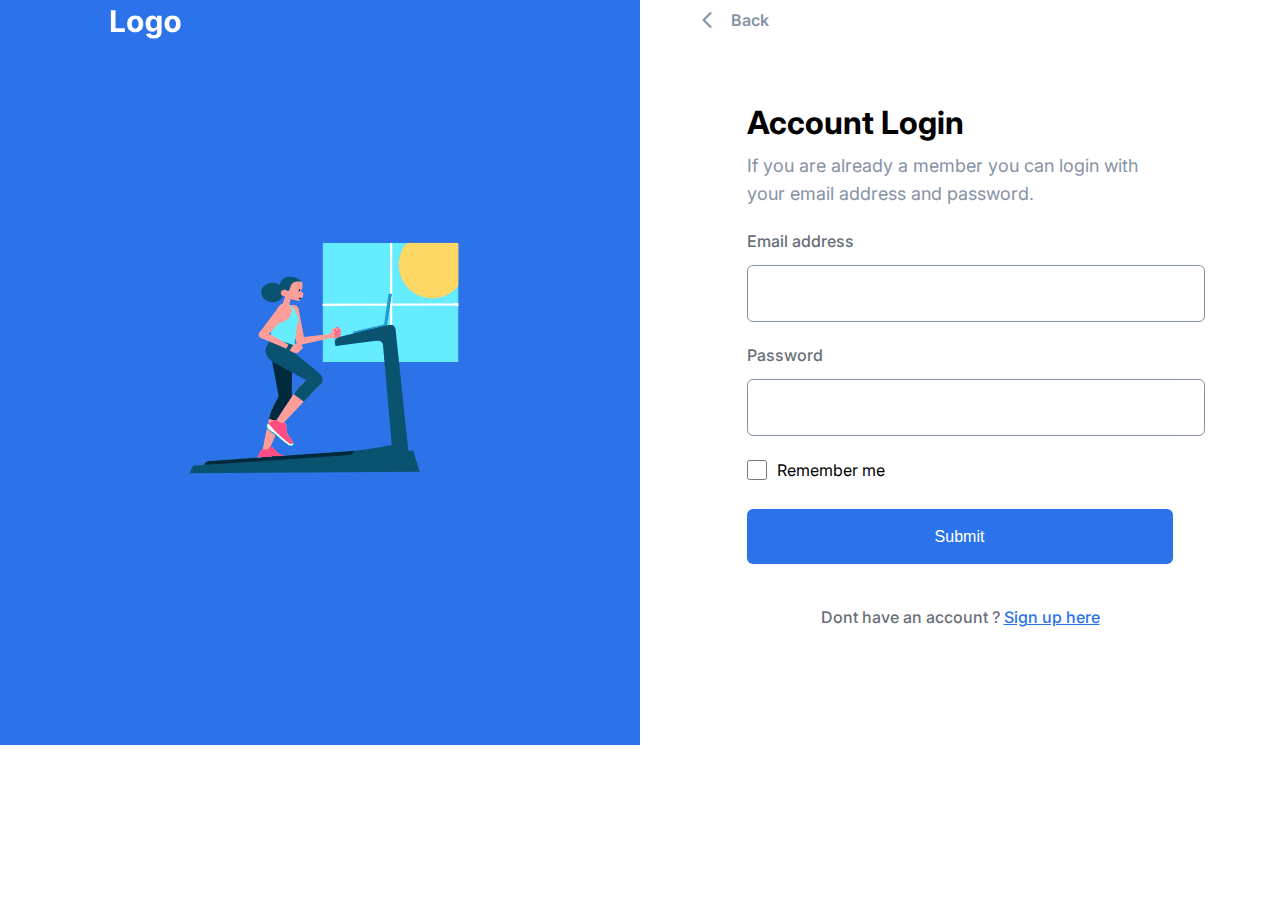
==== DAILY-UI/DAY-1/index.html @ e7b54791 "day 1 ui completed" ====
<!DOCTYPE html>
<html lang="en">

<head>
    <meta charset="UTF-8">
    <meta http-equiv="X-UA-Compatible" content="IE=edge">
    <meta name="viewport" content="width=device-width, initial-scale=1.0">
    <title>Day 1</title>
    <link rel="preconnect" href="https://fonts.googleapis.com">
    <link rel="preconnect" href="https://fonts.gstatic.com" crossorigin>
    <link href="https://fonts.googleapis.com/css2?family=Inter:wght@400;500;600;700&display=swap" rel="stylesheet">
    <link rel="stylesheet" href="../ui-resets.css">
    <link rel="stylesheet" href="./style.css">
</head>

<body>
    <!-- LOGIN SECTION START -->
    <header class="headerSection">
        <div class="logo-section">
            <img src="../image/Day-1/Logo.svg" alt="Logo" class="logo-section__image">
        </div>
    </header>

    <section class="loginSection">
        <div class="login-container d-flex">
            <div class="leftSide-section">
                <div class="center-gif-image">
                    <img src="../image/Day-1/running-girl.gif" alt="running-girl">
                </div>
            </div>
            <div class="rightSide-section">
                <div class="back-btn">
                    <img src="../image/Day-1/arrow_back_ios_24px.svg" alt="arrow">
                    <span>Back</span>
                </div>
                <div class="center-form-div d-grid-center">
                    <div class="min-container">
                        <div class="form-heading">
                            <h1 class="form-heading-h1">Account Login</h1>
                            <p class="account-des">If you are already a member you can login with your email address and password.</p>
                        </div>
                        <form class="form-section">
                            <div class="form-group">
                                <label for="emailInput" class="form-group-label">Email address</label>
                                <input type="text" class="input-class" id="emailInput">
                            </div>
                            <div class="form-group">
                                <label for="passwordInput" class="form-group-label">Password</label>
                                <input type="text" class="input-class" id="passwordInput">
                            </div>
                            <div class="form-group">
                                <label for="rememberMeID" class="checkbox-label">
                                    <input type="checkbox" name="rememberMe" id="rememberMeID" class="input-checkbox-class">
                                    <span>Remember me</span>
                                </label>
                            </div>
                            <div class="form-group">
                                <button class="registerBtn" type="submit">Submit</button>
                            </div>
                            <div class="form-group signup-form-wrapper">
                                <span class="signup-text">Dont have an account ? <a href="#">Sign up here </a></span>
                            </div>
                        </form>
                    </div>
                </div>
            </div>
        </div>
    </section>
    <!-- LOGIN SECTION END -->

</body>

</html>
---- DAILY-UI/ui-resets.css ----
* {
    margin: 0;
    padding: 0;
}

.container {
    max-width: 1366px;
    margin: 0 auto;
}
---- DAILY-UI/DAY-1/style.css ----
/* COMMON CSS FOR FONTS AND ALL */
body {
  font-family: "Inter", sans-serif;
}
/* COMMON CSS FOR FONTS AND ALL */
/* COMMON CLASS */
.d-flex {
  display: flex;
}
.d-grid-center {
  display: grid;
  place-items: center;
}
.min-container {
  max-width: 427px;
  margin: 0 auto;
}
/* COMMON CLASS */
/*  DAY 1 UI CHALLENGE START HERE */
.leftSide-section {
  background-color: #2c73eb;
  width: 50%;
  min-height: 745px;
}
.logo-section {
  position: absolute;
  left: 110px;
  top: 10px;
}
.rightSide-section {
  width: 50%;
  min-height: 745px;
}
.rightSide-section .back-btn {
  margin-left: 57px;
  margin-top: 10px;
  display: flex;
  align-items: center;
  gap: 14.14px;
  cursor: pointer;
}
.rightSide-section .back-btn span {
  font-weight: 600;
  font-size: 16px;
  line-height: 19px;
  color: #8692a6;
}
.center-form-div {
  width: 100%;
  height: 90%;
}
.input-class {
  width: 426px;
  height: 55px;
  border: 1px solid #8692a6;
  border-radius: 6px;
  font-weight: 500;
  font-size: 16px;
  line-height: 19px;
  padding: 0 15px;
  display: flex;
  align-items: center;
  color: #494949;
  margin-top: 14px;
  margin-bottom: 24px;
}
.input-class:focus,
.input-class:active,
.input-class:focus-visible,
.registerBtn:active {
  border: 2px solid #1565d8;
  box-shadow: 0px 4px 10px 3px rgba(0, 0, 0, 0.11);
  outline: 0;
}
.form-group-label {
  font-weight: 500;
  font-size: 16px;
  line-height: 19px;
  display: flex;
  color: #696f79;
}
.form-section {
  margin-top: 24px;
}
.form-heading .form-heading-h1 {
  margin-bottom: 10px;
}
.form-heading .account-des {
  font-weight: 400;
  font-size: 18px;
  line-height: 28px;
  color: #8692a6;
}
.checkbox-label {
  display: flex;
  align-items: center;
  gap: 10px;
  margin-bottom: 29px;
  cursor: pointer;
}
.input-checkbox-class {
  width: 20px;
  height: 20px;
}
.signup-form-wrapper {
  margin-top: 43px;
  text-align: center;
}
.signup-text {
  font-weight: 500;
  font-size: 16px;
  line-height: 19px;
  color: #696f79;
}
.signup-text a {
  color: #2c73eb;
}
.registerBtn {
  font-weight: 500;
  font-size: 16px;
  line-height: 19px;
  background: #2c73eb;
  border-radius: 6px;
  width: 426px;
  height: 55px;
  outline: none;
  text-align: center;
  color: #ffffff;
  border: none;
  cursor: pointer;
}
.center-gif-image {
  display: grid;
  place-items: center;
  height: 90%;
}
/*  DAY 1 UI CHALLENGE END HERE */
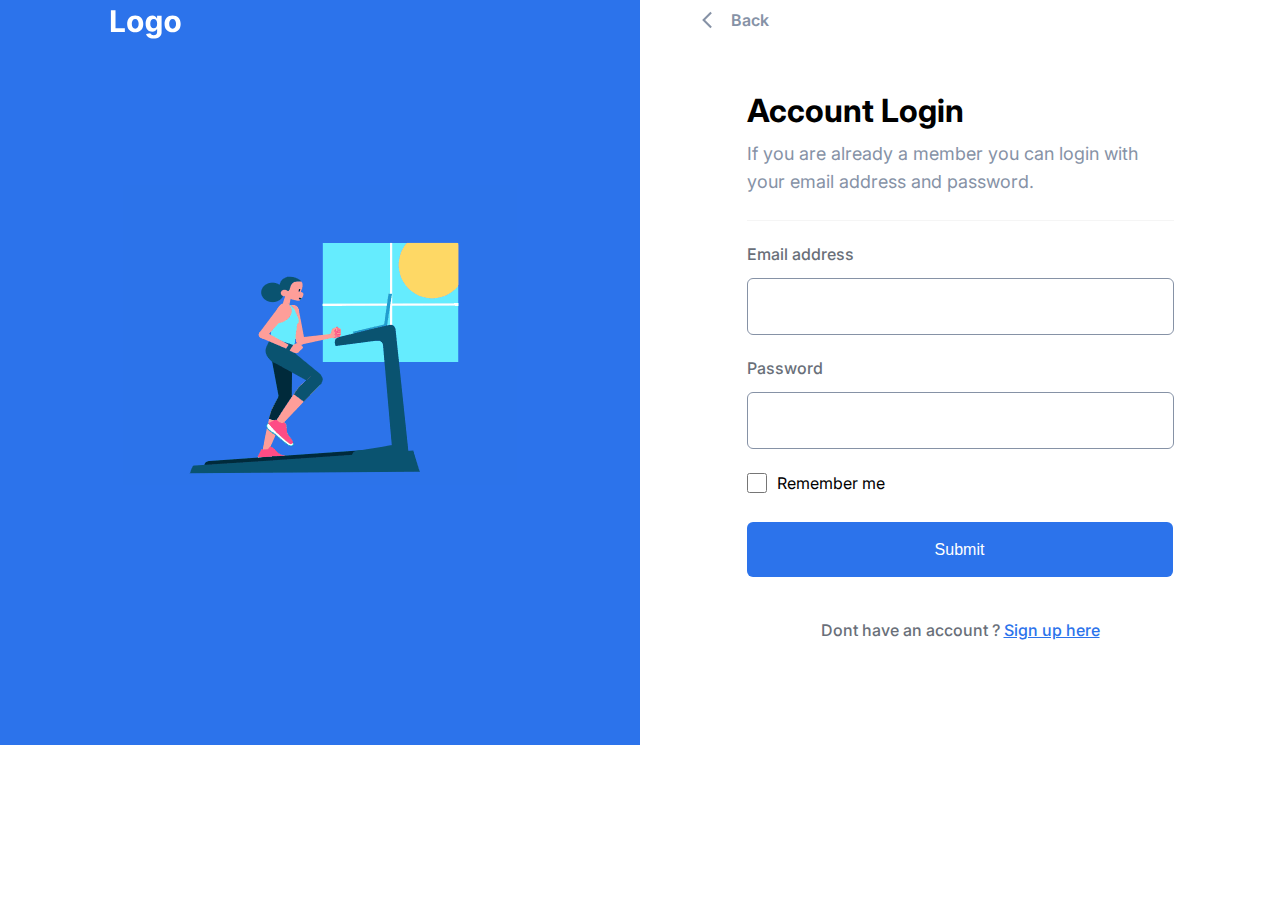
==== commit bd0bbe58: "singup page added" ====
--- a/DAILY-UI/DAY-1/index.html
+++ b/DAILY-UI/DAY-1/index.html
@@ -68,6 +68,53 @@
     </section>
     <!-- LOGIN SECTION END -->
 
+    <!-- SING UP SECTION START -->
+    <section class="loginSection dsp-none signupSection">
+        <div class="login-container d-flex">
+            <div class="leftSide-section">
+                <div class="center-gif-image">
+                    <img src="../image/Day-1/walking-girl.gif" alt="walking-girl">
+                </div>
+            </div>
+            <div class="rightSide-section">
+                <div class="back-btn">
+                    <img src="../image/Day-1/arrow_back_ios_24px.svg" alt="arrow">
+                    <span>Back</span>
+                </div>
+                <div class="center-form-div d-grid-center">
+                    <div class="min-container">
+                        <div class="form-heading">
+                            <h1 class="form-heading-h1">Account Signup</h1>
+                            <p class="account-des">Become a member and enjoy exclusive promotions.</p>
+                        </div>
+                        <form class="form-section">
+                            <div class="form-group">
+                                <label for="fullNameInput" class="form-group-label">Full Name</label>
+                                <input type="text" class="input-class" id="fullNameInput">
+                            </div>
+                            <div class="form-group">
+                                <label for="emailInput" class="form-group-label">Email address</label>
+                                <input type="text" class="input-class" id="emailInput">
+                            </div>
+                            <div class="form-group">
+                                <label for="genderInput" class="form-group-label">Gender</label>
+                                <input type="text" class="input-class" id="genderInput">
+                            </div>
+                            <div class="form-group">
+                                <label for="dateOfBirthInput" class="form-group-label">Date Of Birth</label>
+                                <input type="text" class="input-class" id="dateOfBirthInput">
+                            </div>
+                            <div class="form-group">
+                                <button class="registerBtn" type="submit">Contine</button>
+                            </div>
+                        </form>
+                    </div>
+                </div>
+            </div>
+        </div>
+    </section>
+    <!-- SING UP SECTION END -->
+
 </body>
-
+<script src="./main.js"></script>
 </html>--- a/DAILY-UI/DAY-1/style.css
+++ b/DAILY-UI/DAY-1/style.css
@@ -10,6 +10,9 @@
 .d-grid-center {
   display: grid;
   place-items: center;
+}
+.dsp-none {
+  display: none;
 }
 .min-container {
   max-width: 427px;
@@ -50,7 +53,7 @@
   height: 90%;
 }
 .input-class {
-  width: 426px;
+  width: 395px;
   height: 55px;
   border: 1px solid #8692a6;
   border-radius: 6px;
@@ -81,6 +84,8 @@
 }
 .form-section {
   margin-top: 24px;
+  border-top: 1px solid #F5F5F5;
+  padding-top: 24px;
 }
 .form-heading .form-heading-h1 {
   margin-bottom: 10px;
@@ -134,4 +139,4 @@
   place-items: center;
   height: 90%;
 }
-/*  DAY 1 UI CHALLENGE END HERE */
+/*  DAY 1 UI CHALLENGE END HERE */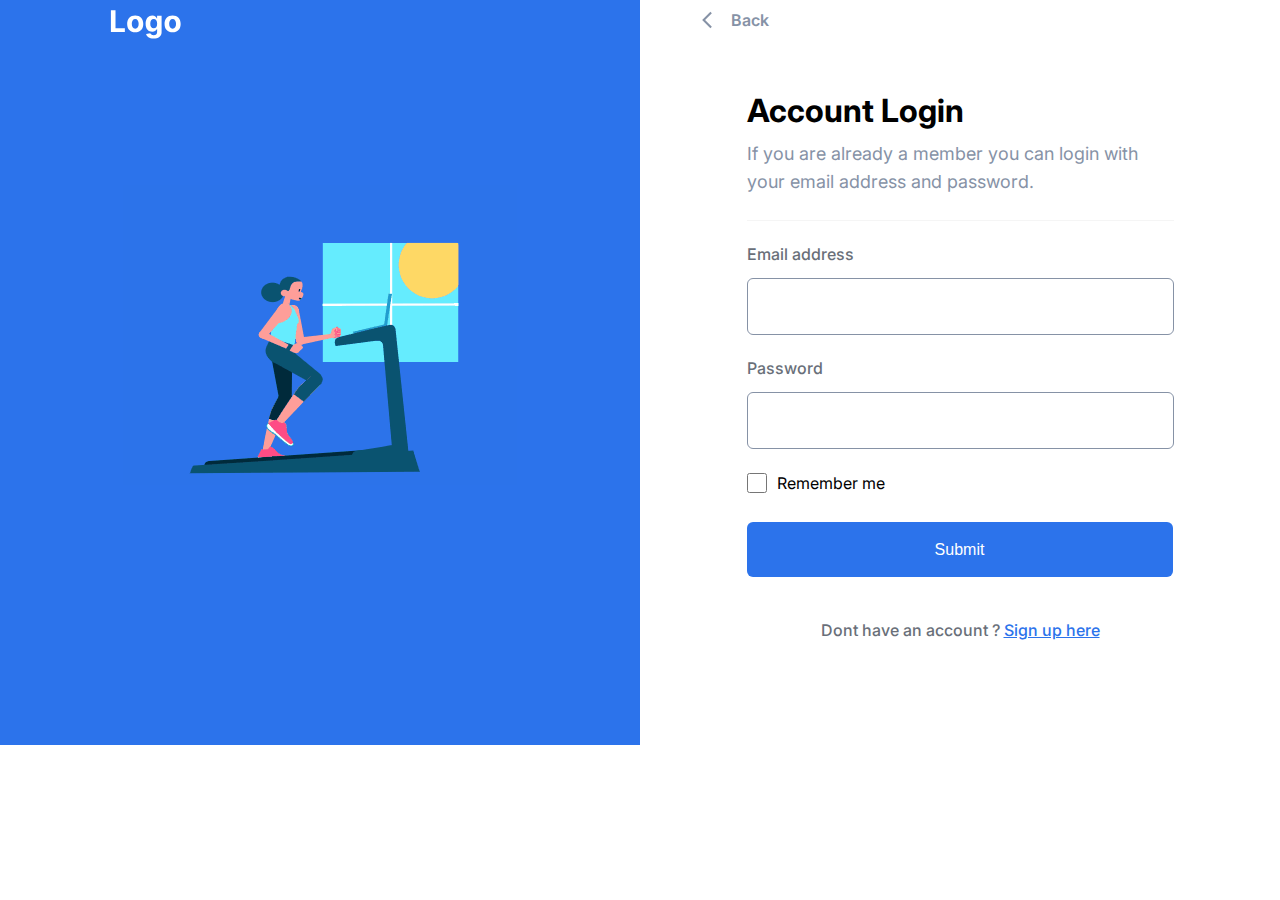
==== commit c9cfe8b5: "dam added" ====
--- a/DAILY-UI/DAY-1/index.html
+++ b/DAILY-UI/DAY-1/index.html
@@ -25,12 +25,12 @@
         <div class="login-container d-flex">
             <div class="leftSide-section">
                 <div class="center-gif-image">
-                    <img src="../image/Day-1/running-girl.gif" alt="running-girl">
+                    <img src="./image/running-girl.gif" alt="running-girl">
                 </div>
             </div>
             <div class="rightSide-section">
                 <div class="back-btn">
-                    <img src="../image/Day-1/arrow_back_ios_24px.svg" alt="arrow">
+                    <img src="./image/arrow_back_ios_24px.svg" alt="arrow">
                     <span>Back</span>
                 </div>
                 <div class="center-form-div d-grid-center">
@@ -73,12 +73,12 @@
         <div class="login-container d-flex">
             <div class="leftSide-section">
                 <div class="center-gif-image">
-                    <img src="../image/Day-1/walking-girl.gif" alt="walking-girl">
+                    <img src="./image/walking-girl.gif" alt="walking-girl">
                 </div>
             </div>
             <div class="rightSide-section">
                 <div class="back-btn">
-                    <img src="../image/Day-1/arrow_back_ios_24px.svg" alt="arrow">
+                    <img src="./image/arrow_back_ios_24px.svg" alt="arrow">
                     <span>Back</span>
                 </div>
                 <div class="center-form-div d-grid-center">
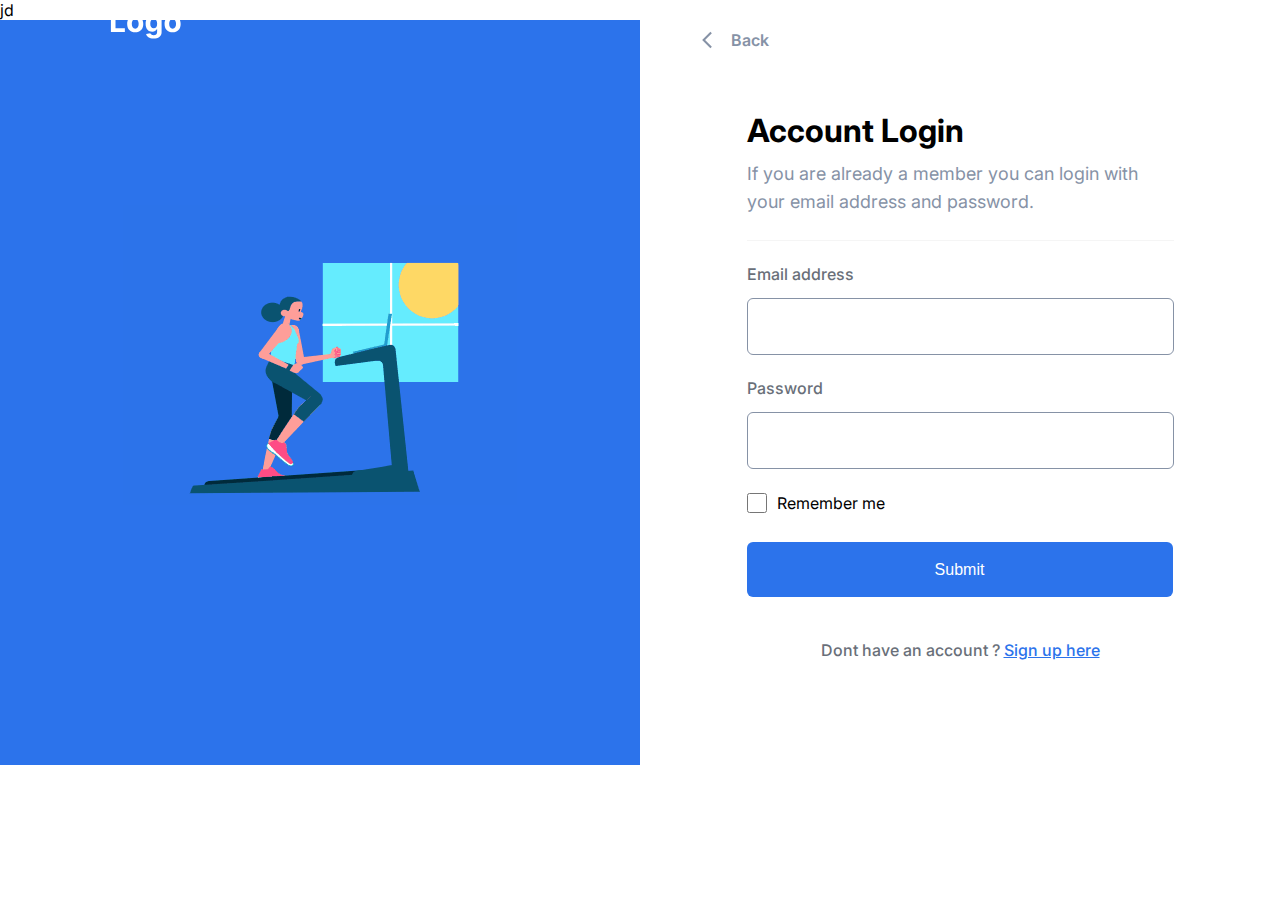
==== commit 9e6601eb: "testing" ====
--- a/DAILY-UI/DAY-1/index.html
+++ b/DAILY-UI/DAY-1/index.html
@@ -1,6 +1,6 @@
 <!DOCTYPE html>
 <html lang="en">
-
+jd
 <head>
     <meta charset="UTF-8">
     <meta http-equiv="X-UA-Compatible" content="IE=edge">
@@ -17,7 +17,7 @@
     <!-- LOGIN SECTION START -->
     <header class="headerSection">
         <div class="logo-section">
-            <img src="../image/Day-1/Logo.svg" alt="Logo" class="logo-section__image">
+            <img src="./image/Logo.svg" alt="Logo" class="logo-section__image">
         </div>
     </header>
 
@@ -37,7 +37,8 @@
                     <div class="min-container">
                         <div class="form-heading">
                             <h1 class="form-heading-h1">Account Login</h1>
-                            <p class="account-des">If you are already a member you can login with your email address and password.</p>
+                            <p class="account-des">If you are already a member you can login with your email address and
+                                password.</p>
                         </div>
                         <form class="form-section">
                             <div class="form-group">
@@ -50,7 +51,8 @@
                             </div>
                             <div class="form-group">
                                 <label for="rememberMeID" class="checkbox-label">
-                                    <input type="checkbox" name="rememberMe" id="rememberMeID" class="input-checkbox-class">
+                                    <input type="checkbox" name="rememberMe" id="rememberMeID"
+                                        class="input-checkbox-class">
                                     <span>Remember me</span>
                                 </label>
                             </div>
@@ -117,4 +119,4 @@
 
 </body>
 <script src="./main.js"></script>
-</html>+</html>
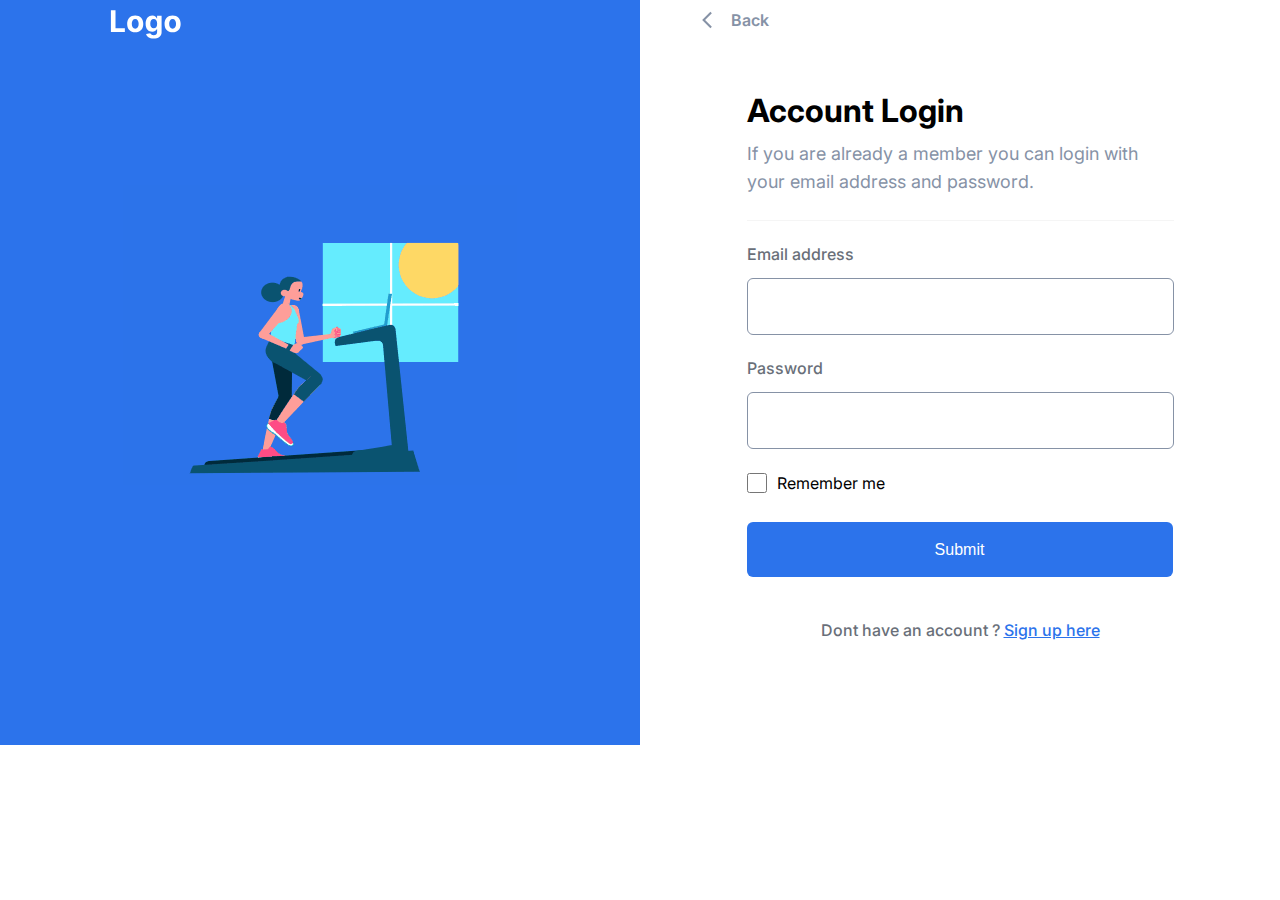
==== commit 6a3f7008: "done testing working" ====
--- a/DAILY-UI/DAY-1/index.html
+++ b/DAILY-UI/DAY-1/index.html
@@ -1,6 +1,6 @@
 <!DOCTYPE html>
 <html lang="en">
-jd
+
 <head>
     <meta charset="UTF-8">
     <meta http-equiv="X-UA-Compatible" content="IE=edge">
